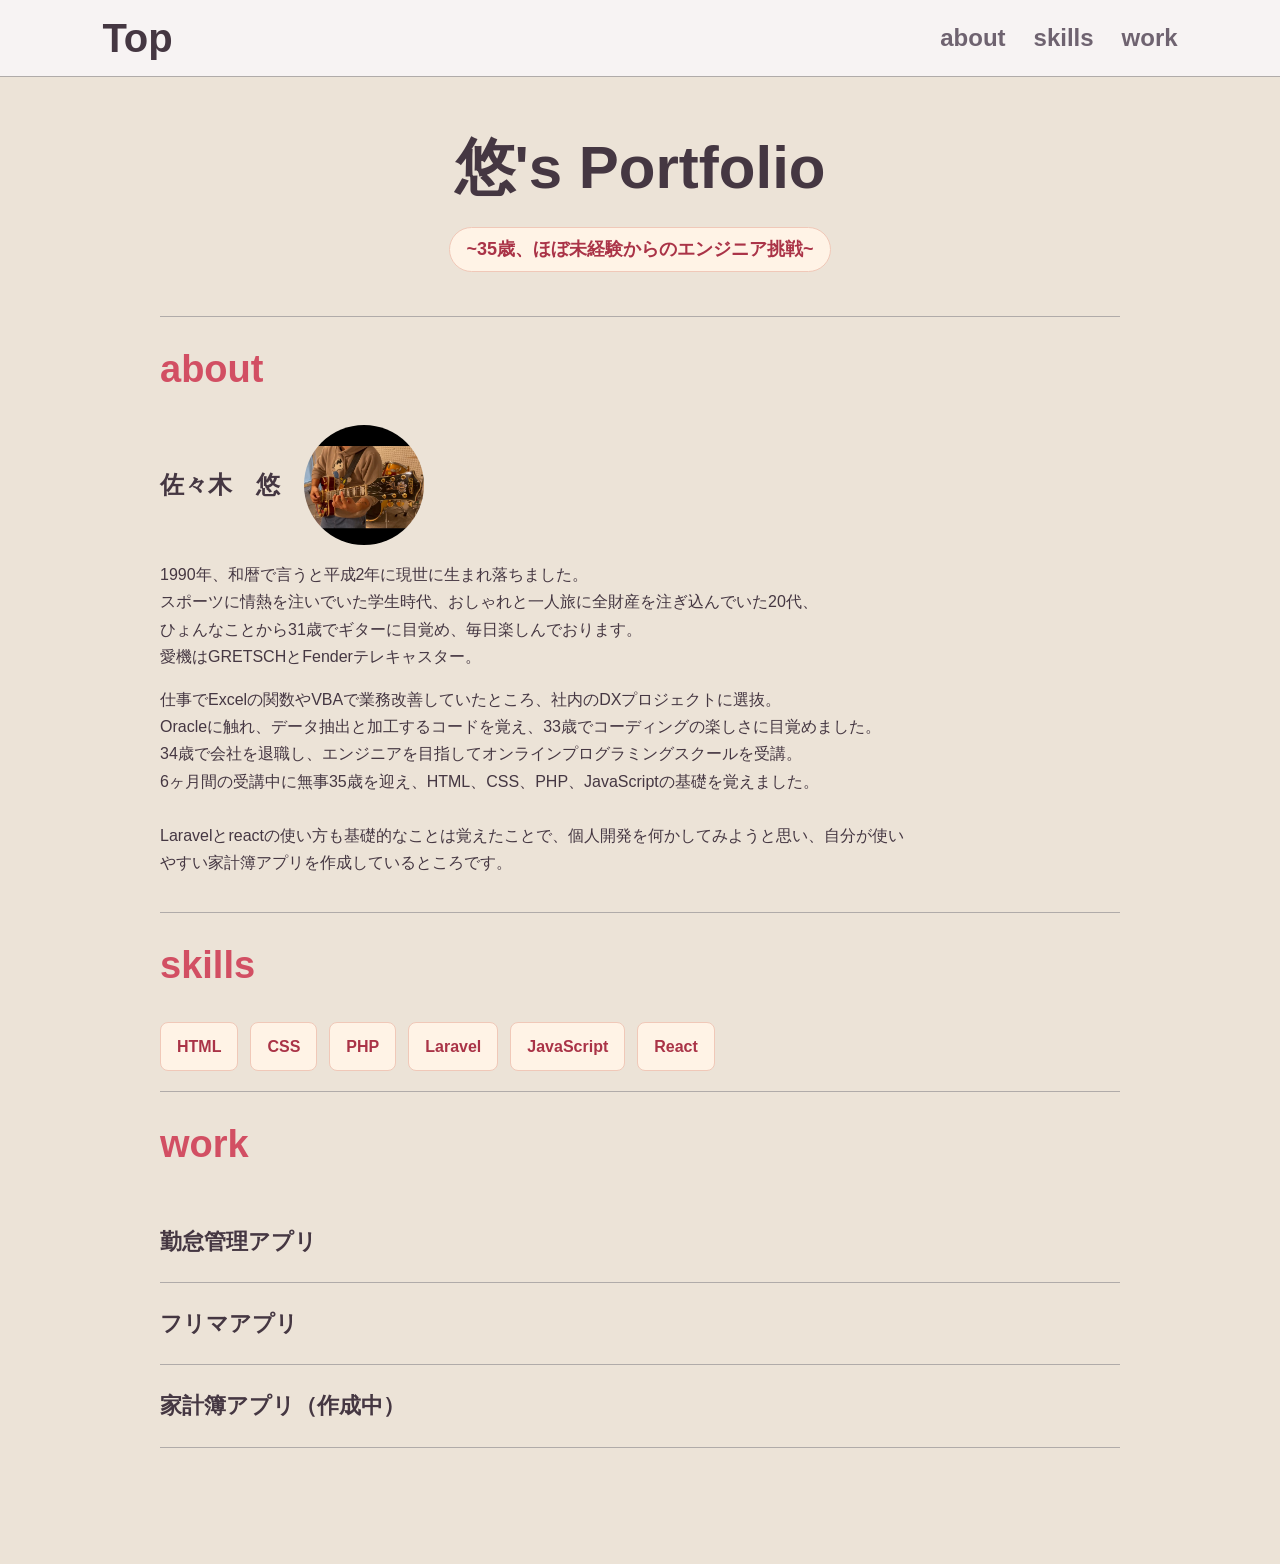
==== index.html @ a7475f3f "Initial portfolio" ====
<!doctype html>
<html lang="ja">
  <head>
    <meta charset="UTF-8" />
    <meta name="viewport" content="width=device-width, initial-scale=1.0" />
    <title>Portfolio</title>
    <link rel="stylesheet" href="./css/sanitize.css" />
    <link rel="stylesheet" href="./css/common.css" />
    <link rel="stylesheet" href="./css/style.css" />
  </head>
  <body>
    <header class="header">
      <a class="linkHome" href="index.html">Top</a>
      <nav class="headerNav">
        <a class="headerNavLink" href="#about">about</a>
        <a class="headerNavLink" href="#skills">skills</a>
        <a class="headerNavLink" href="#work">work</a>
      </nav>
    </header>

    <main class="main">
      <h1 class="mainTitle">悠's Portfolio</h1>
      <p class="mainText">~35歳、ほぼ未経験からのエンジニア挑戦~</p>
      <section id="about" class="sectionAbout">
        <h2 class="sectionTitle">about</h2>
        <div class="profileBox">
          <p class="nameText">佐々木　悠</p>
          <img
            class="profileImage"
            src="./img/profile.jpeg"
            alt="佐々木 悠のプロフィール画像"
          />
        </div>
        <p class="aboutExplain">
          1990年、和暦で言うと平成2年に現世に生まれ落ちました。<br />
          スポーツに情熱を注いでいた学生時代、おしゃれと一人旅に全財産を注ぎ込んでいた20代、<br />
          ひょんなことから31歳でギターに目覚め、毎日楽しんでおります。<br />
          愛機はGRETSCHとFenderテレキャスター。
        </p>
        <p class="aboutExplain">
          仕事でExcelの関数やVBAで業務改善していたところ、社内のDXプロジェクトに選抜。<br>
          Oracleに触れ、データ抽出と加工するコードを覚え、33歳でコーディングの楽しさに目覚めました。<br />
          34歳で会社を退職し、エンジニアを目指してオンラインプログラミングスクールを受講。<br />
          6ヶ月間の受講中に無事35歳を迎え、HTML、CSS、PHP、JavaScriptの基礎を覚えました。<br />
          <br />Laravelとreactの使い方も基礎的なことは覚えたことで、個人開発を何かしてみようと思い、自分が使いやすい家計簿アプリを作成しているところです。
        </p>
      </section>

      <section id="skills" class="sectionSkills">
        <h2 class="sectionTitle">skills</h2>
        <div class="skillsBody">
          <ul class="skillList">
            <li class="skillItem">HTML</li>
            <li class="skillItem">CSS</li>
            <li class="skillItem">PHP</li>
            <li class="skillItem">Laravel</li>
            <li class="skillItem">JavaScript</li>
            <li class="skillItem">React</li>
          </ul>
        </div>
      </section>

      <section id="work" class="sectionWork">
        <h2 class="sectionTitle">work</h2>
        <div class="workItem">
          <a class="workLink" href="attendance.html">
            <h3 class="workTitle">勤怠管理アプリ</h3>
          </a>
        </div>
        <div class="workItem">
          <a class="workLink" href="freamarket.html">
            <h3 class="workTitle">フリマアプリ</h3>
          </a>
        </div>
        <div class="workItem">
          <a class="workLink" href="finance.html">
            <h3 class="workTitle">家計簿アプリ（作成中）</h3>
          </a>
        </div>
      </section>
    </main>
  </body>
</html>
---- css/sanitize.css ----
/* Document
* ========================================================================== */

/**
* Add border box sizing in all browsers (opinionated).
*/

*,
::before,
::after {
  box-sizing: border-box;
}

/**
* 1. Add text decoration inheritance in all browsers (opinionated).
* 2. Add vertical alignment inheritance in all browsers (opinionated).
*/

::before,
::after {
  vertical-align: inherit;
  /* 2 */
  text-decoration: inherit;
  /* 1 */
}

/**
* 1. Use the default cursor in all browsers (opinionated).
* 2. Change the line height in all browsers (opinionated).
* 3. Use a 4-space tab width in all browsers (opinionated).
* 4. Remove the grey highlight on links in iOS (opinionated).
* 5. Prevent adjustments of font size after orientation changes in
*    IE on Windows Phone and in iOS.
* 6. Breaks words to prevent overflow in all browsers (opinionated).
*/

html {
  word-break: break-word;
  /* 6 */
  -moz-tab-size: 4;
  /* 3 */
  tab-size: 4;
  /* 3 */
  line-height: 1.5;
  /* 2 */
  cursor: default;
  /* 1 */

  -webkit-tap-highlight-color: transparent /* 4 */;
  -ms-text-size-adjust: 100%;
  /* 5 */
  -webkit-text-size-adjust: 100%;
  /* 5 */
}

/* Sections
* ========================================================================== */

/**
* Remove the margin in all browsers (opinionated).
*/

body {
  margin: 0;
  overflow-y: scroll;
}

/**
* Correct the font size and margin on `h1` elements within `section` and
* `article` contexts in Chrome, Edge, Firefox, and Safari.
*/

h1 {
  margin: 0.67em 0;
  font-size: 2em;
}

/* Grouping content
* ========================================================================== */

/**
* Remove the margin on nested lists in Chrome, Edge, IE, and Safari.
*/

dl dl,
dl ol,
dl ul,
ol dl,
ul dl {
  margin: 0;
}

/**
* Remove the margin on nested lists in Edge 18- and IE.
*/

ol ol,
ol ul,
ul ol,
ul ul {
  margin: 0;
}

/**
* 1. Add the correct sizing in Firefox.
* 2. Show the overflow in Edge 18- and IE.
*/

hr {
  overflow: visible;
  /* 2 */
  height: 0;
  /* 1 */
}

/**
* Add the correct display in IE.
*/

main {
  display: block;
}

/**
* Remove the list style on navigation lists in all browsers (opinionated).
*/

nav ol,
nav ul {
  padding: 0;
  list-style: none;
}

/**
* 1. Correct the inheritance and scaling of font size in all browsers.
* 2. Correct the odd `em` font sizing in all browsers.
*/

pre {
  font-size: 1em;
  /* 2 */
  font-family: monospace, monospace;
  /* 1 */
}

/* Text-level semantics
* ========================================================================== */

/**
* Remove the gray background on active links in IE 10.
*/

a {
  background-color: transparent;
}

/**
* Add the correct text decoration in Edge 18-, IE, and Safari.
*/

abbr[title] {
  text-decoration: underline;
  text-decoration: underline dotted;
}

/**
* Add the correct font weight in Chrome, Edge, and Safari.
*/

b,
strong {
  font-weight: bolder;
}

/**
* 1. Correct the inheritance and scaling of font size in all browsers.
* 2. Correct the odd `em` font sizing in all browsers.
*/

code,
kbd,
samp {
  font-size: 1em;
  /* 2 */
  font-family: monospace, monospace;
  /* 1 */
}

/**
* Add the correct font size in all browsers.
*/

small {
  font-size: 80%;
}

/* Embedded content
* ========================================================================== */

/*
* Change the alignment on media elements in all browsers (opinionated).
*/

audio,
canvas,
iframe,
img,
svg,
video {
  vertical-align: middle;
}

/**
* Add the correct display in IE 9-.
*/

audio,
video {
  display: inline-block;
}

/**
* Add the correct display in iOS 4-7.
*/

audio:not([controls]) {
  display: none;
  height: 0;
}

/**
* Remove the border on iframes in all browsers (opinionated).
*/

iframe {
  border-style: none;
}

/**
* Remove the border on images within links in IE 10-.
*/

img {
  border-style: none;
}

/**
* Change the fill color to match the text color in all browsers (opinionated).
*/

svg:not([fill]) {
  fill: currentColor;
}

/**
* Hide the overflow in IE.
*/

svg:not(:root) {
  overflow: hidden;
}

/* Tabular data
* ========================================================================== */

/**
* Collapse border spacing in all browsers (opinionated).
*/

table {
  border-collapse: collapse;
}

/* Forms
* ========================================================================== */

/**
* Remove the margin on controls in Safari.
*/

button,
input,
select {
  margin: 0;
}

/**
* 1. Show the overflow in IE.
* 2. Remove the inheritance of text transform in Edge 18-, Firefox, and IE.
*/

button {
  overflow: visible;
  /* 1 */
  text-transform: none;
  /* 2 */
}

/**
* Correct the inability to style buttons in iOS and Safari.
*/

button,
[type="button"],
[type="reset"],
[type="submit"] {
  -webkit-appearance: button;
}

/**
* 1. Change the inconsistent appearance in all browsers (opinionated).
* 2. Correct the padding in Firefox.
*/

fieldset {
  padding: 0.35em 0.75em 0.625em;
  /* 2 */
  border: 1px solid #a0a0a0;
  /* 1 */
}

/**
* Show the overflow in Edge 18- and IE.
*/

input {
  overflow: visible;
}

/**
* 1. Correct the text wrapping in Edge 18- and IE.
* 2. Correct the color inheritance from `fieldset` elements in IE.
*/

legend {
  display: table;
  /* 1 */
  max-width: 100%;
  /* 1 */
  color: inherit;
  /* 2 */
  white-space: normal;
  /* 1 */
}

/**
* 1. Add the correct display in Edge 18- and IE.
* 2. Add the correct vertical alignment in Chrome, Edge, and Firefox.
*/

progress {
  display: inline-block;
  /* 1 */
  vertical-align: baseline;
  /* 2 */
}

/**
* Remove the inheritance of text transform in Firefox.
*/

select {
  text-transform: none;
}

/**
* 1. Remove the margin in Firefox and Safari.
* 2. Remove the default vertical scrollbar in IE.
* 3. Change the resize direction in all browsers (opinionated).
*/

textarea {
  overflow: auto;
  /* 2 */
  margin: 0;
  /* 1 */
  resize: vertical;
  /* 3 */
}

/**
* Remove the padding in IE 10-.
*/

[type="checkbox"],
[type="radio"] {
  padding: 0;
}

/**
* 1. Correct the odd appearance in Chrome, Edge, and Safari.
* 2. Correct the outline style in Safari.
*/

[type="search"] {
  outline-offset: -2px;
  /* 2 */

  -webkit-appearance: textfield;
  /* 1 */
}

/**
* Correct the cursor style of increment and decrement buttons in Safari.
*/

::-webkit-inner-spin-button,
::-webkit-outer-spin-button {
  height: auto;
}

/**
* Correct the text style of placeholders in Chrome, Edge, and Safari.
*/

::-webkit-input-placeholder {
  color: inherit;
  opacity: 0.54;
}

/**
* Remove the inner padding in Chrome, Edge, and Safari on macOS.
*/

::-webkit-search-decoration {
  -webkit-appearance: none;
}

/**
* 1. Correct the inability to style upload buttons in iOS and Safari.
* 2. Change font properties to `inherit` in Safari.
*/

::-webkit-file-upload-button {
  font: inherit;
  /* 2 */

  -webkit-appearance: button;
  /* 1 */
}

/**
* Remove the inner border and padding of focus outlines in Firefox.
*/

::-moz-focus-inner {
  padding: 0;
  border-style: none;
}

/**
* Restore the focus outline styles unset by the previous rule in Firefox.
*/

:-moz-focusring {
  outline: 1px dotted ButtonText;
}

/**
* Remove the additional :invalid styles in Firefox.
*/

:-moz-ui-invalid {
  box-shadow: none;
}

/* Interactive
* ========================================================================== */

/*
* Add the correct display in Edge 18- and IE.
*/

details {
  display: block;
}

/*
* Add the correct styles in Edge 18-, IE, and Safari.
*/

dialog {
  position: absolute;
  right: 0;
  left: 0;
  display: block;
  margin: auto;
  padding: 1em;
  width: -moz-fit-content;
  width: -webkit-fit-content;
  width: fit-content;
  height: -moz-fit-content;
  height: -webkit-fit-content;
  height: fit-content;
  border: solid;
  background-color: white;
  color: black;
}

dialog:not([open]) {
  display: none;
}

/*
* Add the correct display in all browsers.
*/

summary {
  display: list-item;
}

/* Scripting
* ========================================================================== */

/**
* Add the correct display in IE 9-.
*/

canvas {
  display: inline-block;
}

/**
* Add the correct display in IE.
*/

template {
  display: none;
}

/* User interaction
* ========================================================================== */

/*
* 1. Remove the tapping delay in IE 10.
* 2. Remove the tapping delay on clickable elements
in all browsers (opinionated).
*/

a,
area,
button,
input,
label,
select,
summary,
textarea,
[tabindex] {
  -ms-touch-action: manipulation;
  /* 1 */
  touch-action: manipulation;
  /* 2 */
}

/**
* Add the correct display in IE 10-.
*/

[hidden] {
  display: none;
}

/* Accessibility
* ========================================================================== */

/**
* Change the cursor on busy elements in all browsers (opinionated).
*/

[aria-busy="true"] {
  cursor: progress;
}

/*
* Change the cursor on control elements in all browsers (opinionated).
*/

[aria-controls] {
  cursor: pointer;
}

/*
* Change the cursor on disabled, not-editable, or otherwise
* inoperable elements in all browsers (opinionated).
*/

[aria-disabled="true"],
[disabled] {
  cursor: not-allowed;
}

/*
* Change the display on visually hidden accessible elements
* in all browsers (opinionated).
*/

[aria-hidden="false"][hidden] {
  display: initial;
}

[aria-hidden="false"][hidden]:not(:focus) {
  position: absolute;
  clip: rect(0, 0, 0, 0);
}
---- css/common.css ----
html {
  --color-bg: #ece3d7;
  --color-text: #453742;
  --color-muted: #6f6370;
  --color-accent: #d24f63;
  --color-accent-dark: #aa3347;
  --color-border: #b0aba9;
  --color-chip-bg: #fff3e6;
  --color-chip-border: #f0c8b8;
  --color-header-bg:rgb(247, 243, 243);

  scroll-behavior: smooth;
}

body {
  background: var(--color-bg);
  color: var(--color-text);
  font-family:
    -apple-system, BlinkMacSystemFont, "Helvetica Neue", Arial, sans-serif;
  line-height: 1.7;
}

a {
  color: inherit;
  text-decoration: none;
}

ul {
  margin: 0;
  padding: 0;
  list-style: none;
}
---- css/style.css ----
.header {
  position: sticky;
  top: 0;
  display: flex;
  align-items: center;
  justify-content: space-between;
  padding: 4px 8%;
  background: var(--color-header-bg);
  border-bottom: 1px solid var(--color-border);
}

.linkHome {
  font-size: 40px;
  font-weight: 700;
}

.headerNav {
  display: flex;
  gap: 28px;
  color: var(--color-muted);
  font-size: 24px;
  font-weight: 700;
}

.linkHome:hover {
    color:var(--color-accent)
}

.headerNavLink:hover {
  color: var(--color-accent);
}

.main {
  width: min(100% - 40px, 960px);
  margin: 0 auto;
  padding: 40px 0 96px;
}

.mainText {
  width: fit-content;
  margin: 0 auto 44px;
  padding: 6px 16px;
  background: var(--color-chip-bg);
  border: 1px solid var(--color-chip-border);
  border-radius: 999px;
  color: var(--color-accent-dark);
  font-size: 18px;
  font-weight: 700;
  text-align: center;
}

.mainTitle {
  margin: 0 0 8px;
  font-size: 60px;
  text-align: center;
}

.sectionAbout,
.sectionScreenshots,
.sectionSkills,
.sectionWork {
  padding: 20px 0;
  border-top: 1px solid var(--color-border);
}

.sectionTitle {
  margin: 0 0 24px;
  color: var(--color-accent);
  font-size: 38px;
}

.profileBox {
  display: flex;
  align-items: center;
  gap: 24px;
  max-width: 760px;
  margin: 0 0 16px;
}

.nameText,
.aboutExplain {
  max-width: 760px;
  margin: 0 0 16px;
}

.nameText {
  color: var(--color-text);
  font-size: 24px;
  font-weight: 700;
}

.githubText {
  max-width: 760px;
  margin: 20px 0 0;
  font-weight: 700;
}

.appScreenshotGroup {
  margin: 0 0 40px;
}

.screenshotTitle {
  margin: 0 0 16px;
  font-size: 24px;
}

.appScreenshotList {
  display: grid;
  gap: 24px;
  max-width: 100%;
  margin: 0;
}

.appScreenshot {
  display: block;
  width: 100%;
  height: auto;
  background: #ffffff;
  border: 3px solid var(--color-screenshot-border);
  border-radius: 8px;
  box-shadow: 0 16px 32px rgba(31, 41, 55, 0.18);
}

.githubLink {
  color: var(--color-accent-dark);
  text-decoration: underline;
  text-underline-offset: 4px;
}

.githubLink:hover {
  color: var(--color-accent);
}

.profileBox .nameText {
  margin: 0;
}

.profileImage {
  width: 120px;
  height: 120px;
  border-radius: 50%;
  object-fit: cover;
}

.skillList {
  display: flex;
  flex-wrap: wrap;
  gap: 12px;
}

.skillItem {
  padding: 10px 16px;
  background: var(--color-chip-bg);
  border: 1px solid var(--color-chip-border);
  border-radius: 8px;
  color: var(--color-accent-dark);
  font-weight: 700;
}

.workItem {
  padding: 22px 0;
  border-bottom: 1px solid var(--color-border);
}

.workLink {
  display: block;
}

.workLink:hover {
  color: var(--color-accent);
}

.workTitle {
  margin: 0;
  font-size: 22px;
}

@media (max-width: 640px) {
  .header {
    align-items: flex-start;
    flex-direction: column;
    gap: 12px;
    padding: 16px 20px;
  }

  .headerNav {
    gap: 16px;
  }

  .main {
    width: min(100% - 32px, 960px);
    padding-top: 28px;
  }

  .mainText {
    margin-bottom: 32px;
    font-size: 15px;
  }

  .mainTitle {
    font-size: 44px;
  }

  .sectionAbout,
  .sectionScreenshots,
  .sectionSkills,
  .sectionWork {
    padding: 40px 0;
  }

  .profileBox {
    align-items: flex-start;
    flex-direction: column;
    gap: 16px;
  }
}
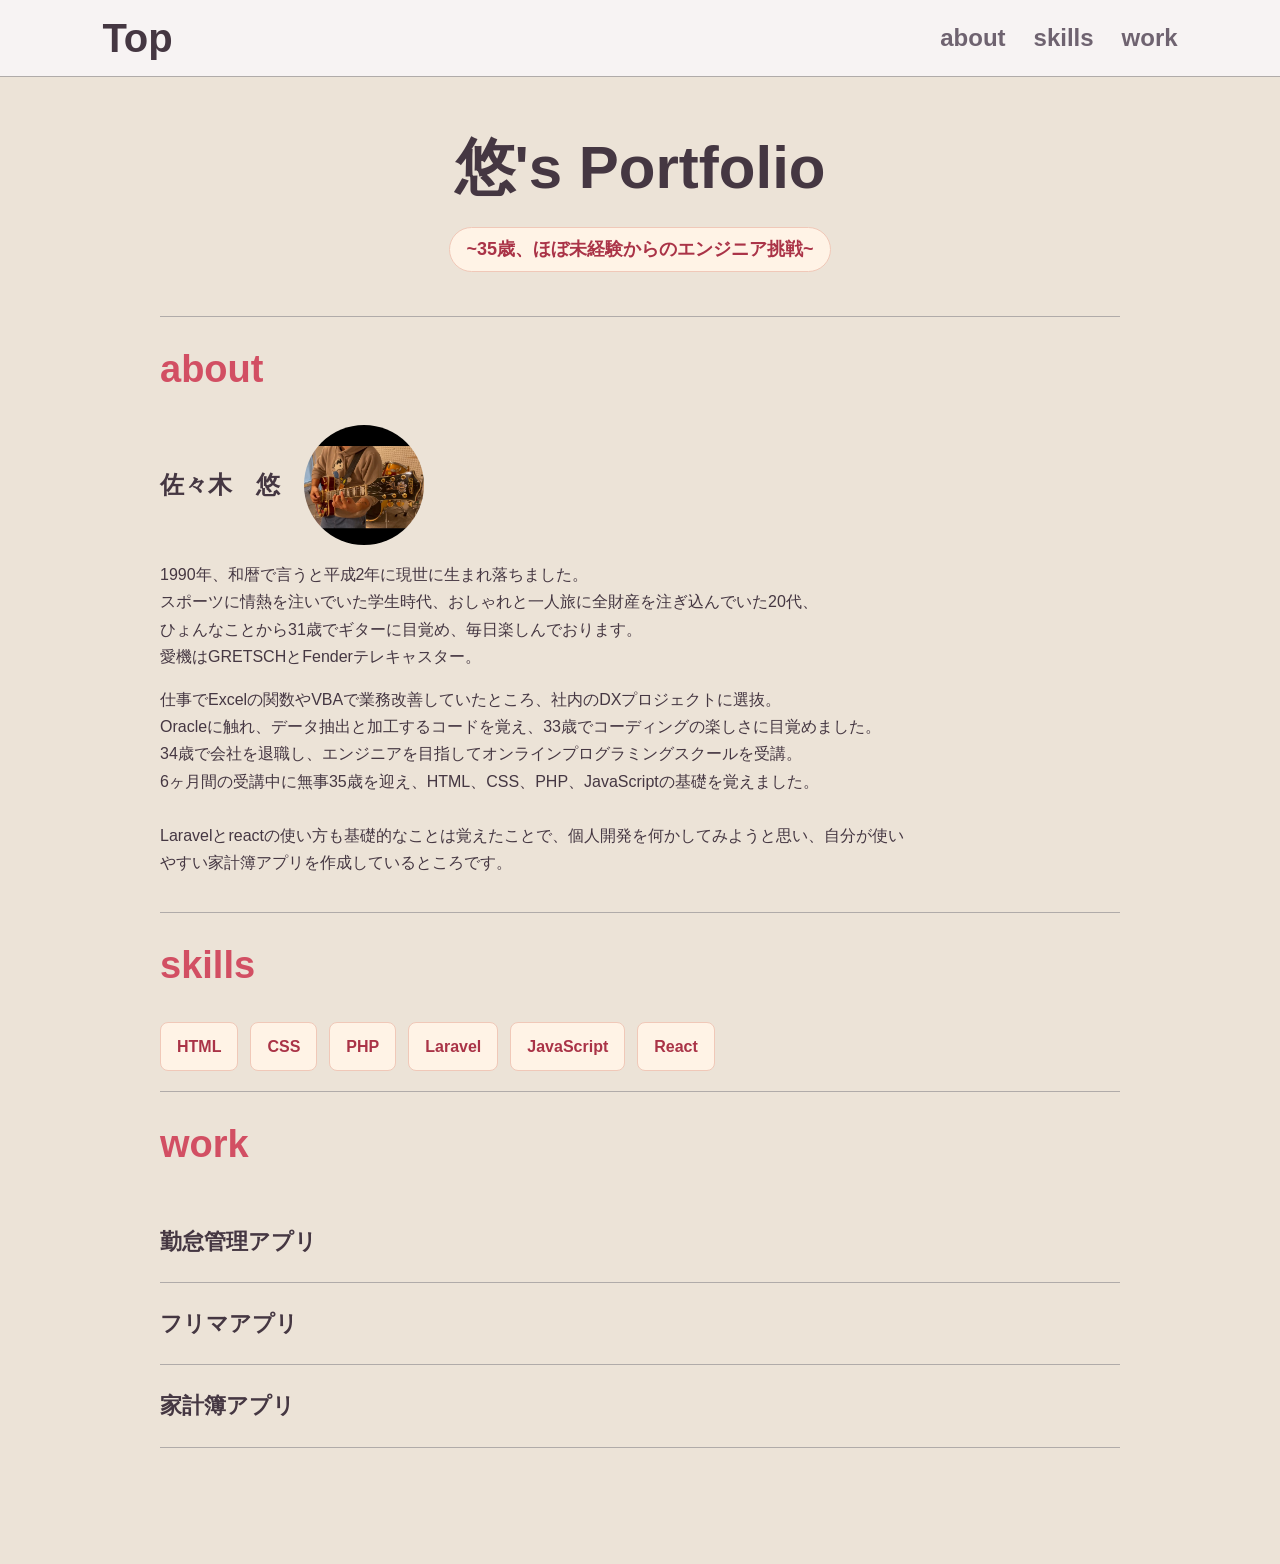
==== commit 48708715: "家計簿アプリ追加" ====
--- a/index.html
+++ b/index.html
@@ -74,7 +74,7 @@
         </div>
         <div class="workItem">
           <a class="workLink" href="finance.html">
-            <h3 class="workTitle">家計簿アプリ（作成中）</h3>
+            <h3 class="workTitle">家計簿アプリ</h3>
           </a>
         </div>
       </section>
--- a/css/style.css
+++ b/css/style.css
@@ -185,6 +185,7 @@
 
   .headerNav {
     gap: 16px;
+    font-size: 26px;
   }
 
   .main {
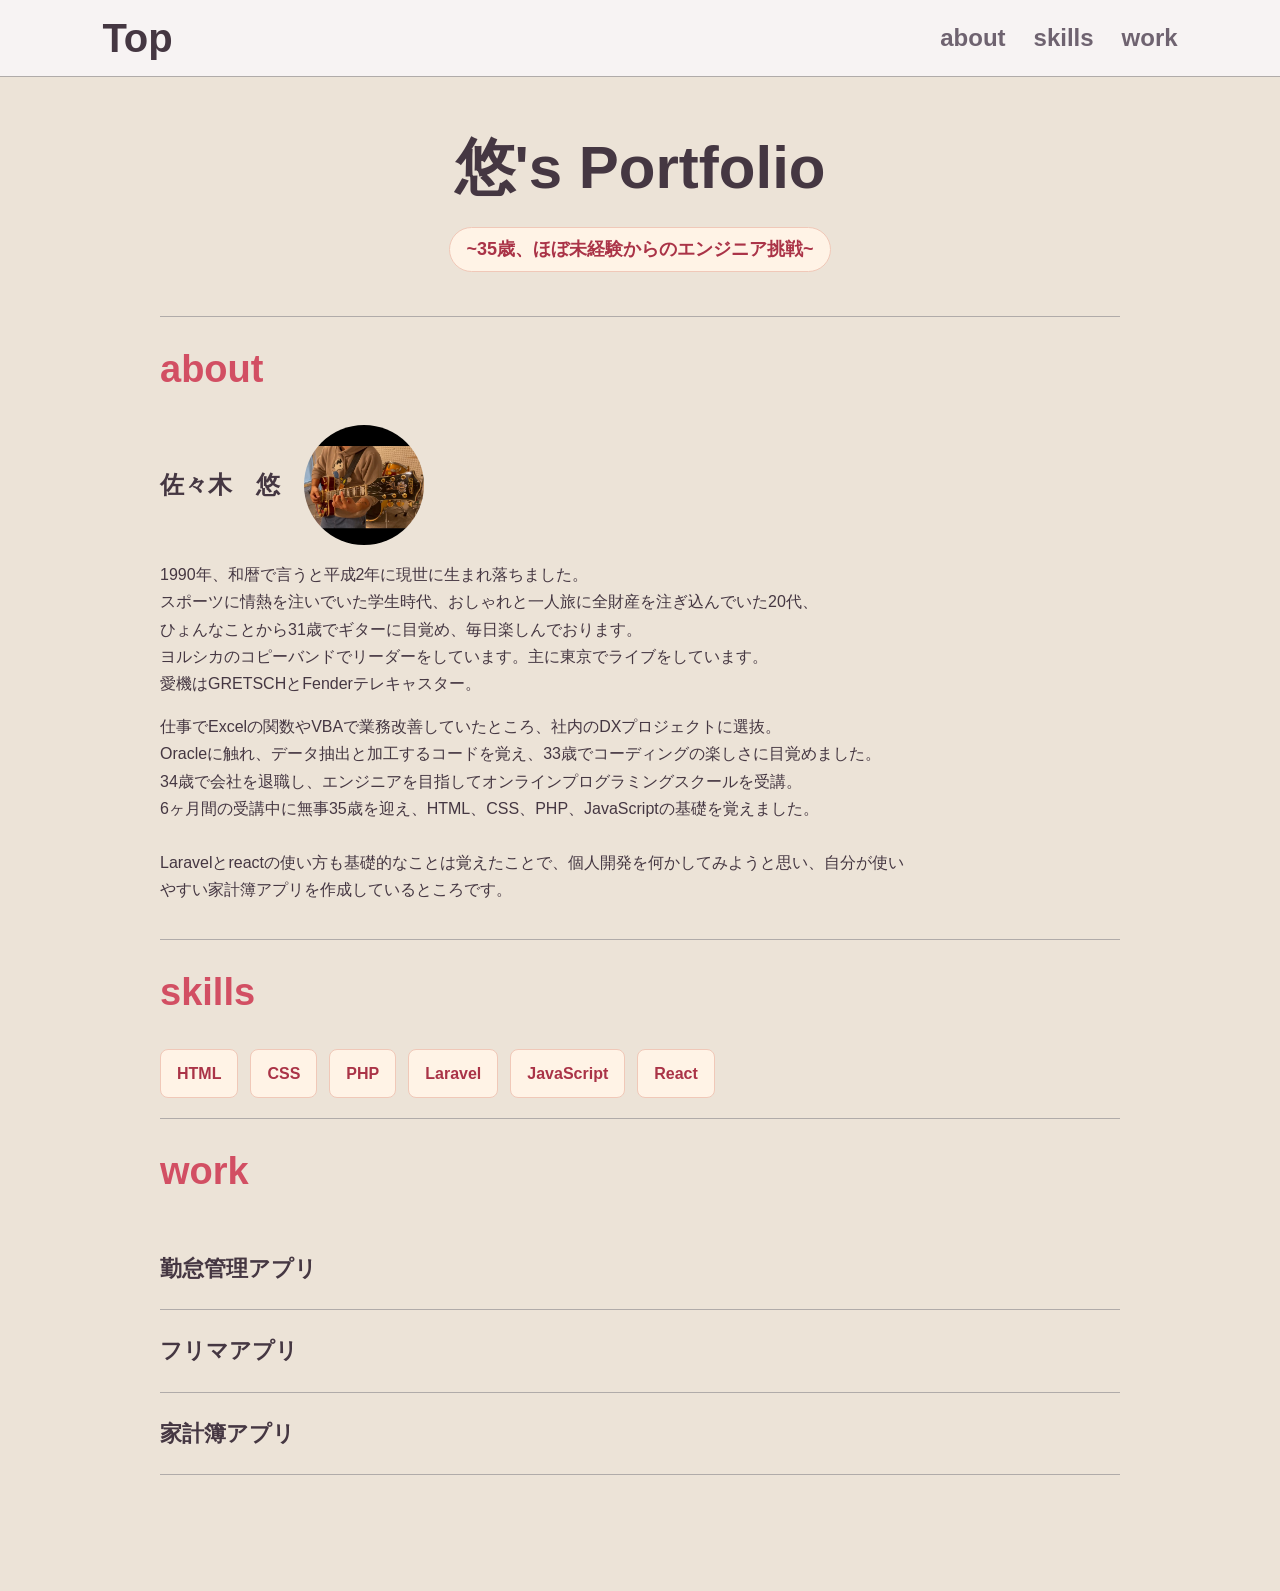
==== commit c09db549: "index修正" ====
--- a/index.html
+++ b/index.html
@@ -35,6 +35,7 @@
           1990年、和暦で言うと平成2年に現世に生まれ落ちました。<br />
           スポーツに情熱を注いでいた学生時代、おしゃれと一人旅に全財産を注ぎ込んでいた20代、<br />
           ひょんなことから31歳でギターに目覚め、毎日楽しんでおります。<br />
+          ヨルシカのコピーバンドでリーダーをしています。主に東京でライブをしています。<br>
           愛機はGRETSCHとFenderテレキャスター。
         </p>
         <p class="aboutExplain">
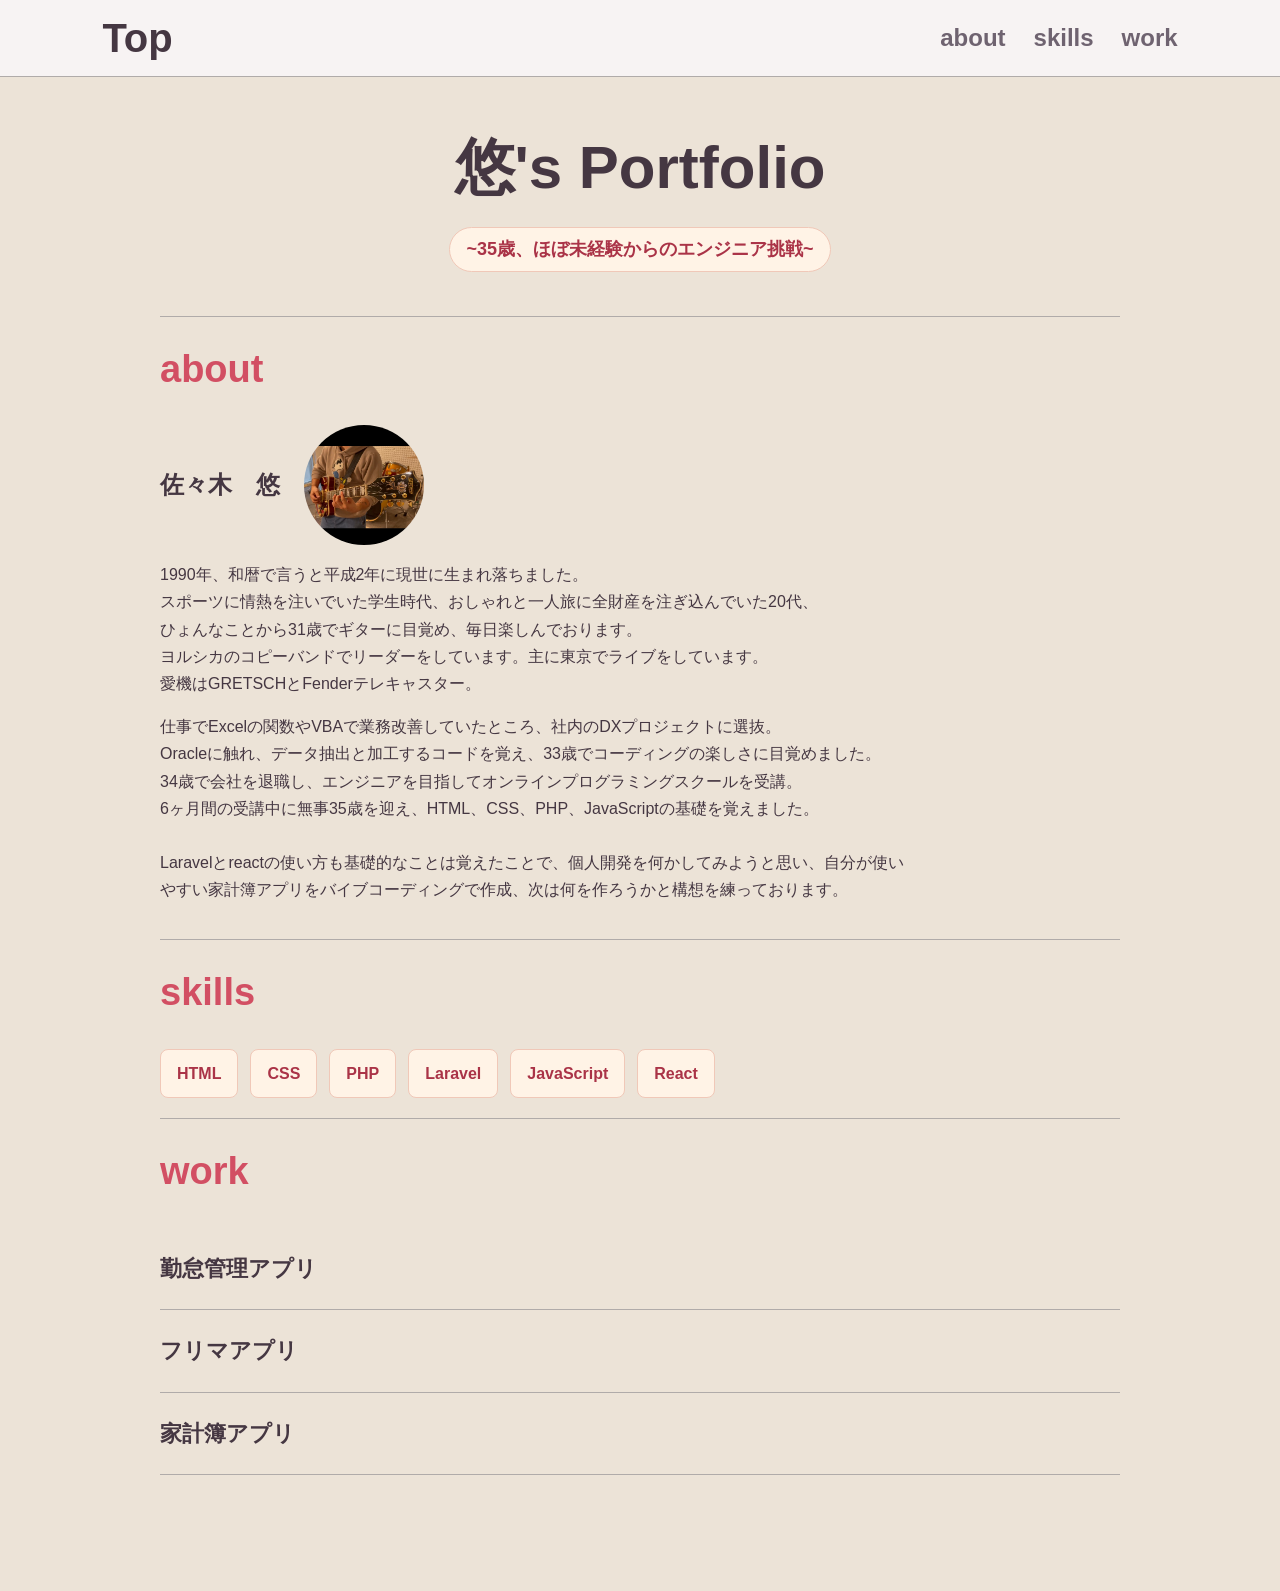
==== commit b0e30de2: "index修正" ====
--- a/index.html
+++ b/index.html
@@ -43,7 +43,7 @@
           Oracleに触れ、データ抽出と加工するコードを覚え、33歳でコーディングの楽しさに目覚めました。<br />
           34歳で会社を退職し、エンジニアを目指してオンラインプログラミングスクールを受講。<br />
           6ヶ月間の受講中に無事35歳を迎え、HTML、CSS、PHP、JavaScriptの基礎を覚えました。<br />
-          <br />Laravelとreactの使い方も基礎的なことは覚えたことで、個人開発を何かしてみようと思い、自分が使いやすい家計簿アプリを作成しているところです。
+          <br />Laravelとreactの使い方も基礎的なことは覚えたことで、個人開発を何かしてみようと思い、自分が使いやすい家計簿アプリをバイブコーディングで作成、次は何を作ろうかと構想を練っております。
         </p>
       </section>
 
